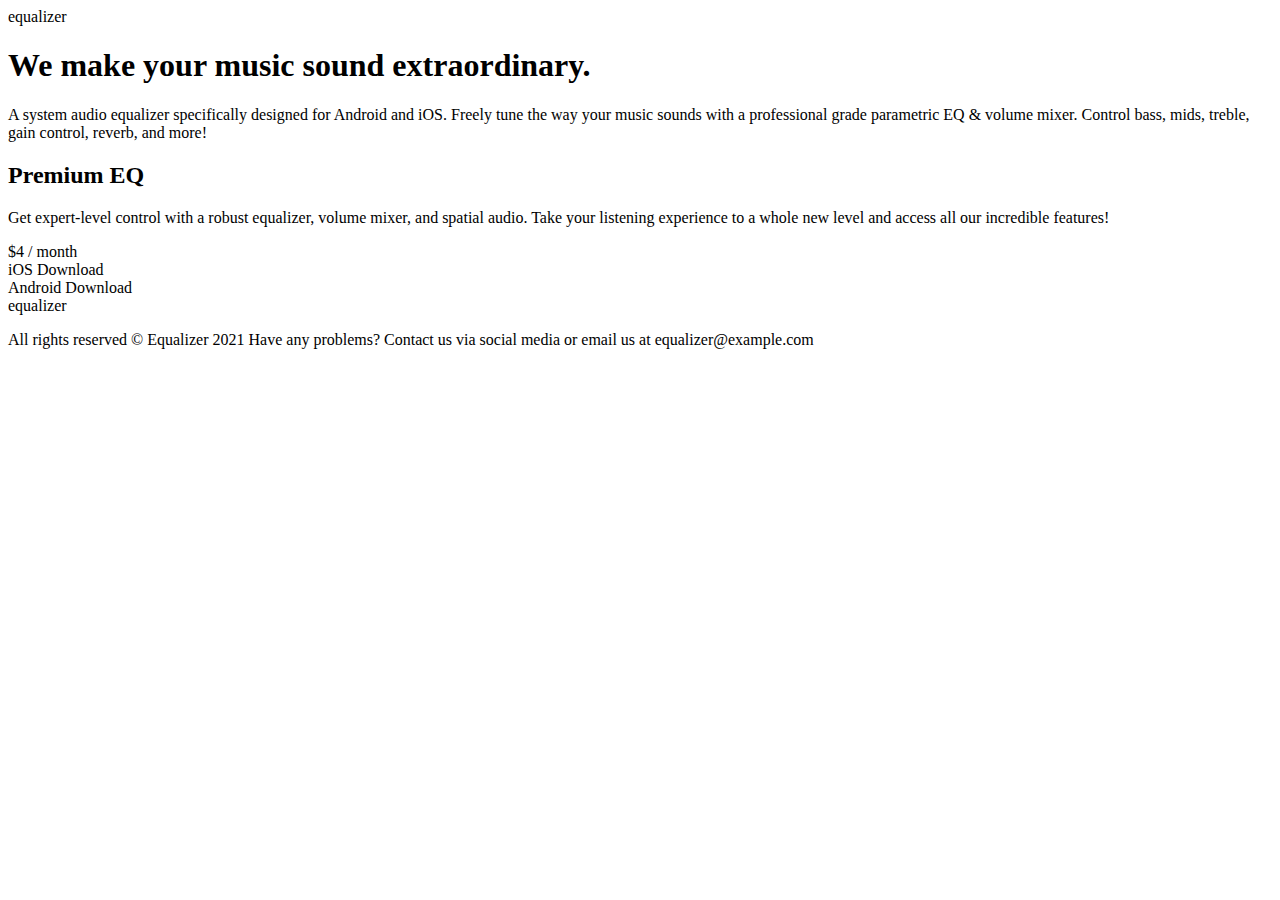
==== starter-code/index.html @ d6e05e39 "just created css file and added semantics to the starter code" ====
<!DOCTYPE html>
<html lang="en">
<head>
  <meta charset="UTF-8">
  <meta name="viewport" content="width=device-width, initial-scale=1.0">

  <link rel="icon" type="image/png" sizes="32x32" href="./assets/favicon-32x32.png">
  
  <title>Frontend Mentor | Equalizer landing page</title>
</head>
<body>
  <div>equalizer</div>

  <h1>We make your music sound extraordinary.</h1>

  <p>A system audio equalizer specifically designed for Android and iOS. Freely tune the 
  way your music sounds with a professional grade parametric EQ & volume mixer. Control 
  bass, mids, treble, gain control, reverb, and more!</p>

  <h2>Premium EQ</h2>

  <p>Get expert-level control with a robust equalizer, volume mixer, and spatial audio. Take 
  your listening experience to a whole new level and access all our incredible features!</p>

  <div>$4 / month</div>

  
  <div>iOS Download</div>
  <div>Android Download</div>
  <div>equalizer</div>

  <p>All rights reserved © Equalizer 2021
  Have any problems? Contact us via social media or email us at equalizer@example.com</p>

</body>
</html>
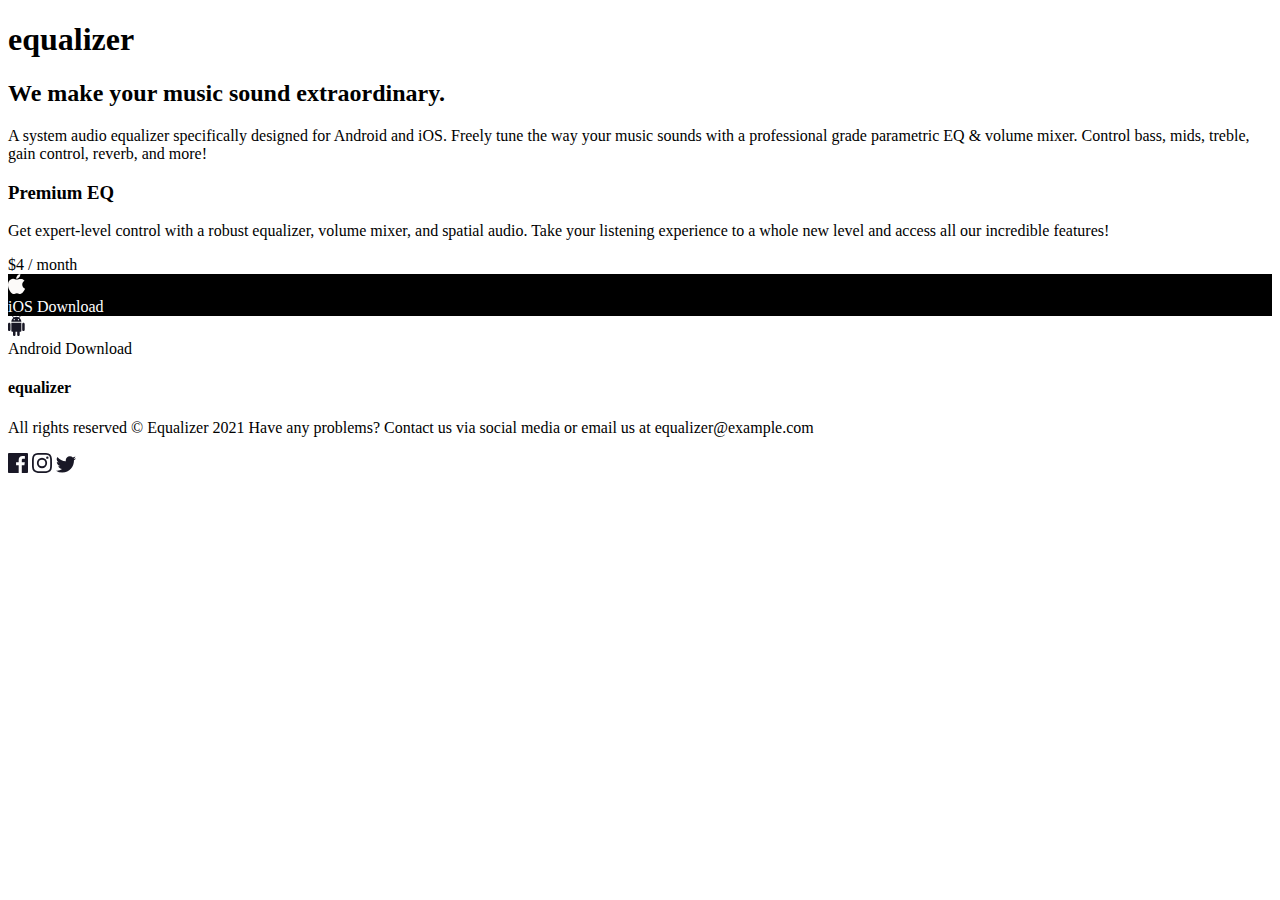
==== commit 7910f614: "added icons and css link and made sure apple icon was appearing" ====
--- a/starter-code/index.html
+++ b/starter-code/index.html
@@ -1,36 +1,57 @@
 <!DOCTYPE html>
 <html lang="en">
-<head>
-  <meta charset="UTF-8">
-  <meta name="viewport" content="width=device-width, initial-scale=1.0">
+  <head>
+    <meta charset="UTF-8" />
+    <meta name="viewport" content="width=device-width, initial-scale=1.0" />
 
-  <link rel="icon" type="image/png" sizes="32x32" href="./assets/favicon-32x32.png">
-  
-  <title>Frontend Mentor | Equalizer landing page</title>
-</head>
-<body>
-  <div>equalizer</div>
+    <link
+      rel="icon"
+      type="image/png"
+      sizes="32x32"
+      href="./assets/favicon-32x32.png"
+    />
 
-  <h1>We make your music sound extraordinary.</h1>
+    <title>Frontend Mentor | Equalizer landing page</title>
+    <link rel="stylesheet" href="index.css" />
+  </head>
+  <body>
+    <h1>equalizer</h1>
 
-  <p>A system audio equalizer specifically designed for Android and iOS. Freely tune the 
-  way your music sounds with a professional grade parametric EQ & volume mixer. Control 
-  bass, mids, treble, gain control, reverb, and more!</p>
+    <h2>We make your music sound extraordinary.</h1>
 
-  <h2>Premium EQ</h2>
+    <p>
+      A system audio equalizer specifically designed for Android and iOS. Freely
+      tune the way your music sounds with a professional grade parametric EQ &
+      volume mixer. Control bass, mids, treble, gain control, reverb, and more!
+    </p>
 
-  <p>Get expert-level control with a robust equalizer, volume mixer, and spatial audio. Take 
-  your listening experience to a whole new level and access all our incredible features!</p>
+    <h3>Premium EQ</h3>
 
-  <div>$4 / month</div>
+    <p>
+      Get expert-level control with a robust equalizer, volume mixer, and
+      spatial audio. Take your listening experience to a whole new level and
+      access all our incredible features!
+    </p>
 
-  
-  <div>iOS Download</div>
-  <div>Android Download</div>
-  <div>equalizer</div>
+    <div>$4 / month</div>
 
-  <p>All rights reserved © Equalizer 2021
-  Have any problems? Contact us via social media or email us at equalizer@example.com</p>
+    <div class="ios">
+      <img src="assets/icon-apple.svg" alt="" />
+      <div>iOS Download</div>
+    </div>
+    <div>
+      <img src="assets/icon-android.svg" alt="" />
+      <div>Android Download</div>
+    </div>
+    <h4>equalizer</h4>
 
-</body>
-</html>+    <p>
+      All rights reserved © Equalizer 2021 Have any problems? Contact us via
+      social media or email us at equalizer@example.com
+    </p>
+
+    <img src="assets/icon-facebook.svg" alt="">
+    <img src="assets/icon-instagram.svg" alt="">
+    <img src="assets/icon-twitter.svg" alt="">
+  </body>
+</html>
--- a/starter-code/index.css
+++ b/starter-code/index.css
@@ -0,0 +1,5 @@
+.ios {
+   
+   background-color: black;
+   color:white;
+}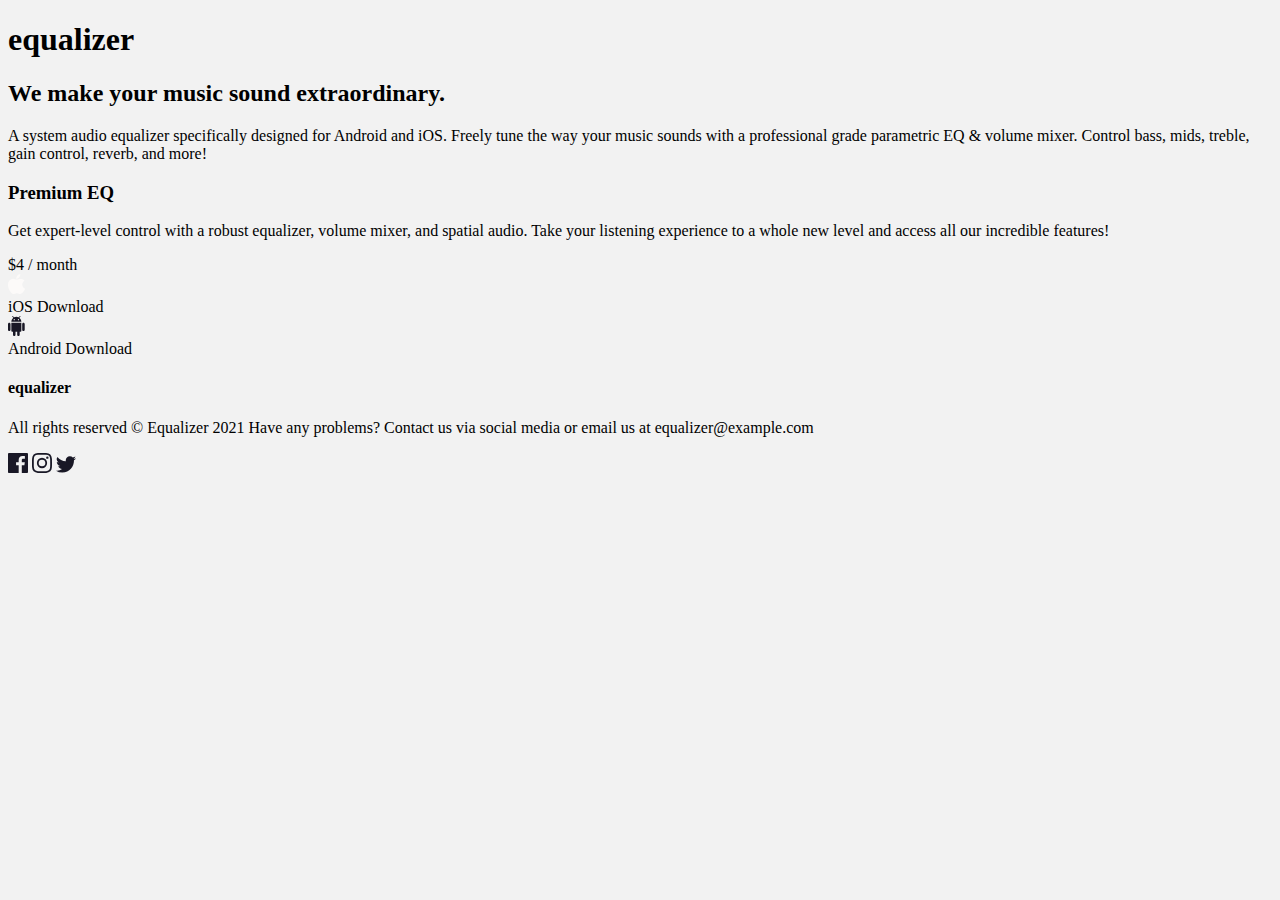
==== commit 91d33291: "added fonts and colors" ====
--- a/starter-code/index.html
+++ b/starter-code/index.html
@@ -10,16 +10,19 @@
       sizes="32x32"
       href="./assets/favicon-32x32.png"
     />
-
+    <link rel="preconnect" href="https://fonts.googleapis.com">
+    <link rel="preconnect" href="https://fonts.gstatic.com" crossorigin>
+    <link href="https://fonts.googleapis.com/css2?family=IBM+Plex+Sans:wght@400;700&display=swap" rel="stylesheet">
     <title>Frontend Mentor | Equalizer landing page</title>
     <link rel="stylesheet" href="index.css" />
   </head>
   <body>
+    
     <h1>equalizer</h1>
 
     <h2>We make your music sound extraordinary.</h1>
 
-    <p>
+    <p class="first-p">
       A system audio equalizer specifically designed for Android and iOS. Freely
       tune the way your music sounds with a professional grade parametric EQ &
       volume mixer. Control bass, mids, treble, gain control, reverb, and more!
--- a/starter-code/index.css
+++ b/starter-code/index.css
@@ -1,5 +1,18 @@
-.ios {
+@import url("https://fonts.google.com/IBM+Plex+Sans Display:wght@400; 700&display=swap");
+
+:root {
+    --Very-light-gray: hsl(0, 0%, 95%);
+    --Red-orange: hsl(12, 94%, 65%);
+    --Blue-magenta: hsl(244, 37%, 15%);
+    --Magenta-green: hsl(20, 33%, 98%);
+    --Blue-green: hsl(7, 33%, 98%);
+    --Very-dark-blue-magenta: hsl(244, 23%, 12%);
+}
+
+body {
+    background-color: var(--Very-light-gray);
    
-   background-color: black;
-   color:white;
-}+}
+
+
+
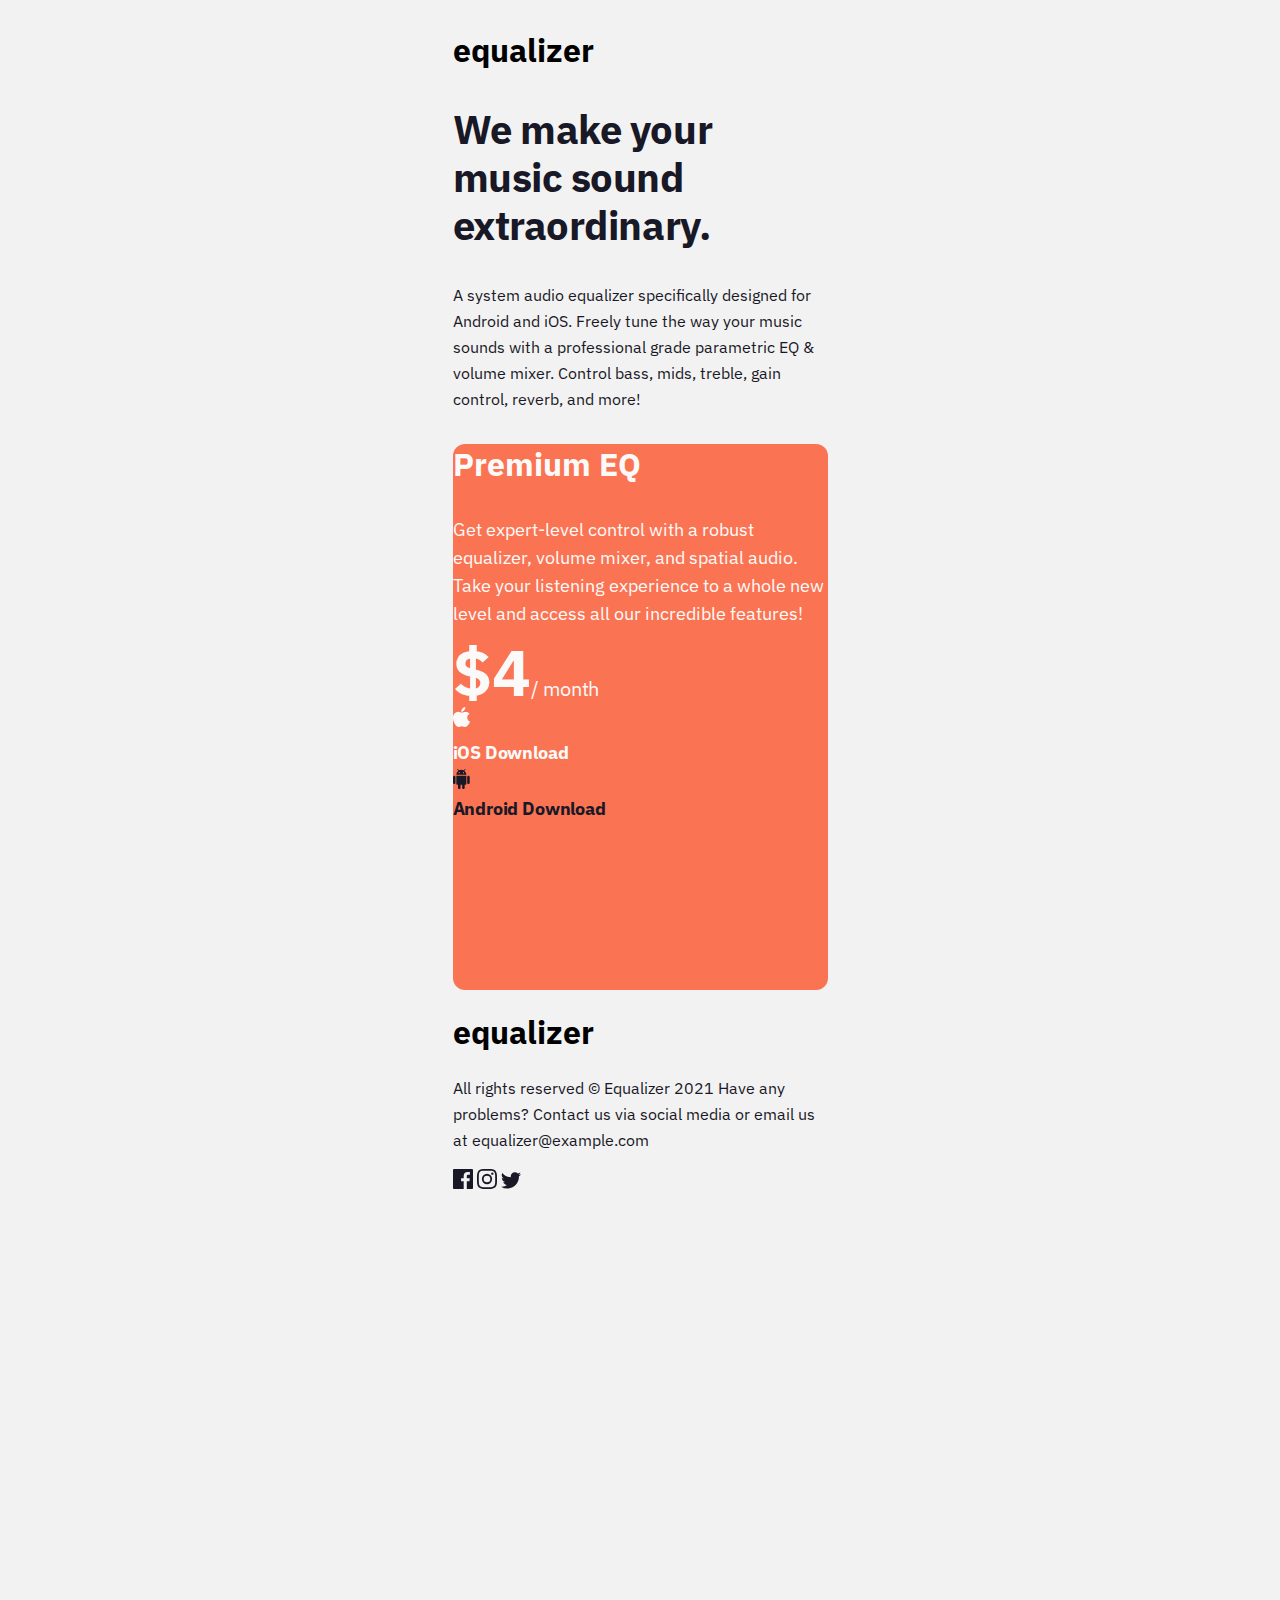
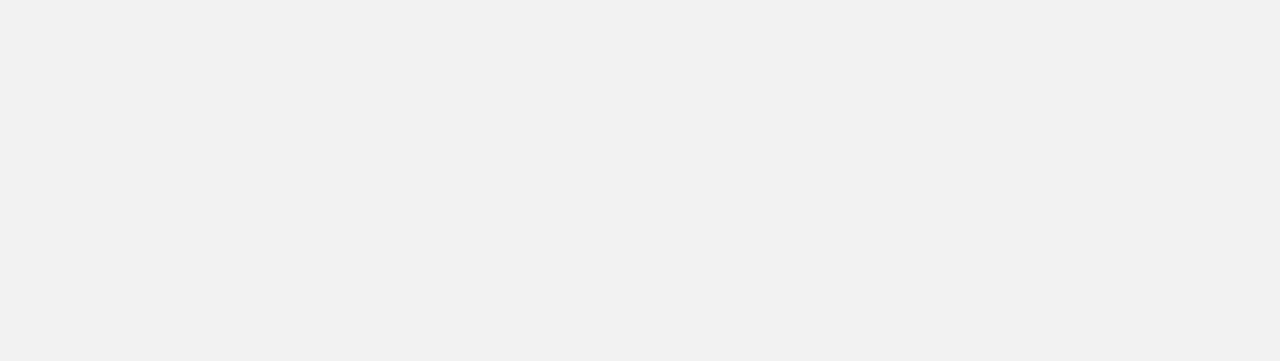
==== commit 17f589f1: "added font style to the elements" ====
--- a/starter-code/index.html
+++ b/starter-code/index.html
@@ -17,7 +17,7 @@
     <link rel="stylesheet" href="index.css" />
   </head>
   <body>
-    
+    <div class="container">
     <h1>equalizer</h1>
 
     <h2>We make your music sound extraordinary.</h1>
@@ -28,27 +28,30 @@
       volume mixer. Control bass, mids, treble, gain control, reverb, and more!
     </p>
 
+    <div class="premium">
+
     <h3>Premium EQ</h3>
 
-    <p>
+    <p class="second-p">
       Get expert-level control with a robust equalizer, volume mixer, and
       spatial audio. Take your listening experience to a whole new level and
       access all our incredible features!
     </p>
 
-    <div>$4 / month</div>
+    <span class="price">$4</span><span class="month">/ month</span>
 
     <div class="ios">
       <img src="assets/icon-apple.svg" alt="" />
-      <div>iOS Download</div>
+      <div class="ios">iOS Download</div>
     </div>
     <div>
       <img src="assets/icon-android.svg" alt="" />
-      <div>Android Download</div>
+      <div class="android">Android Download</div>
     </div>
-    <h4>equalizer</h4>
+  </div>
+    <h1>equalizer</h1>
 
-    <p>
+    <p class="third-p">
       All rights reserved © Equalizer 2021 Have any problems? Contact us via
       social media or email us at equalizer@example.com
     </p>
@@ -56,5 +59,6 @@
     <img src="assets/icon-facebook.svg" alt="">
     <img src="assets/icon-instagram.svg" alt="">
     <img src="assets/icon-twitter.svg" alt="">
+  </div>
   </body>
 </html>
--- a/starter-code/index.css
+++ b/starter-code/index.css
@@ -1,18 +1,119 @@
 @import url("https://fonts.google.com/IBM+Plex+Sans Display:wght@400; 700&display=swap");
 
 :root {
-    --Very-light-gray: hsl(0, 0%, 95%);
-    --Red-orange: hsl(12, 94%, 65%);
-    --Blue-magenta: hsl(244, 37%, 15%);
-    --Magenta-green: hsl(20, 33%, 98%);
-    --Blue-green: hsl(7, 33%, 98%);
-    --Very-dark-blue-magenta: hsl(244, 23%, 12%);
+  --Very-light-gray: hsl(0, 0%, 95%);
+  --Red-orange: hsl(12, 94%, 65%);
+  --Blue-magenta: hsl(244, 37%, 15%);
+  --Magenta-green: hsl(20, 33%, 98%);
+  --Blue-green: hsl(7, 33%, 98%);
+  --Very-dark-blue-magenta: hsl(244, 23%, 12%);
 }
 
 body {
-    background-color: var(--Very-light-gray);
-   
+  background-color: var(--Very-light-gray);
+  display: flex;
+  justify-content: center;
+  align-items: center;
 }
 
+.container {
+  width: 375px;
+  height: 1945px;
+}
 
+h1 {
+    font-family: 'IBM Plex Sans';
+font-style: normal;
+}
 
+h2 {
+  font-family: "IBM Plex Sans";
+  font-style: normal;
+  font-weight: 700;
+  font-size: 40px;
+  line-height: 48px;
+  letter-spacing: -0.454545px;
+  color: #191826;
+}
+
+.first-p {
+  font-family: "IBM Plex Sans";
+  font-style: normal;
+  font-weight: 400;
+  font-size: 16px;
+  line-height: 26px;
+  color: #191826;
+}
+
+.premium {
+  width: 375px;
+  height: 546px;
+  background: #fa7453;
+  border-radius: 12px;
+}
+
+h3 {
+  font-family: "IBM Plex Sans";
+  font-style: normal;
+  font-weight: 700;
+  font-size: 32px;
+  line-height: 40px;
+  color: #fcfaf9;
+}
+
+.second-p {
+  font-family: "IBM Plex Sans";
+  font-style: normal;
+  font-weight: 400;
+  font-size: 18px;
+  line-height: 28px;
+  color: #fcfaf9;
+}
+
+.price {
+  font-family: "IBM Plex Sans";
+  font-style: normal;
+  font-weight: 700;
+  font-size: 65px;
+  line-height: 52px;
+  color: #fcfaf9;
+}
+
+.month {
+  font-family: "IBM Plex Sans";
+  font-style: normal;
+  font-weight: 400;
+  font-size: 20px;
+  line-height: 32px;
+  letter-spacing: -0.2px;
+  color: #fcfaf9;
+}
+
+.ios {
+  font-family: "IBM Plex Sans";
+  font-style: normal;
+  font-weight: 700;
+  font-size: 18px;
+  line-height: 32px;
+  letter-spacing: -0.18px;
+  color: #fcfaf9;
+}
+
+.android {
+  font-family: "IBM Plex Sans";
+  font-style: normal;
+  font-weight: 700;
+  font-size: 18px;
+  line-height: 32px;
+  letter-spacing: -0.18px;
+  color: #191826;
+}
+
+.third-p {
+  font-family: "IBM Plex Sans";
+  font-style: normal;
+  font-weight: 400;
+  font-size: 16px;
+  line-height: 26px;
+  color: #191826;
+}
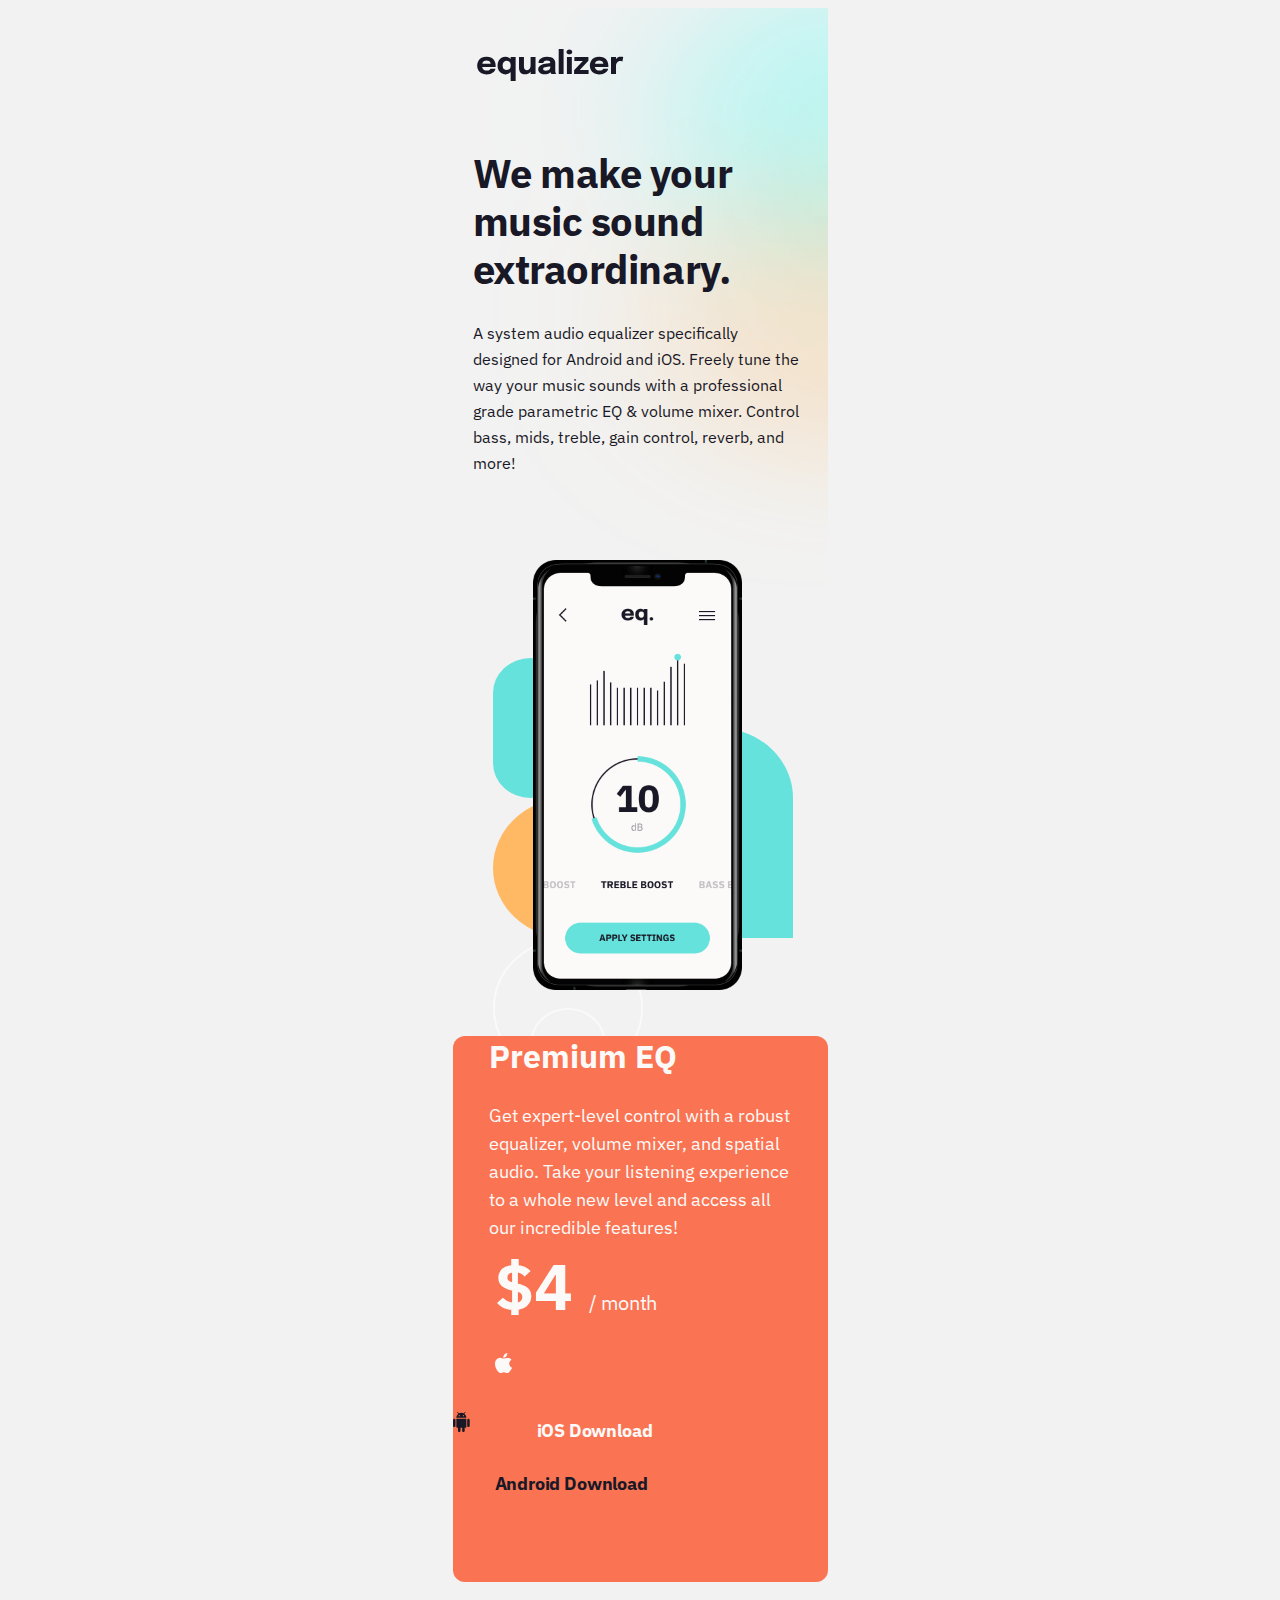
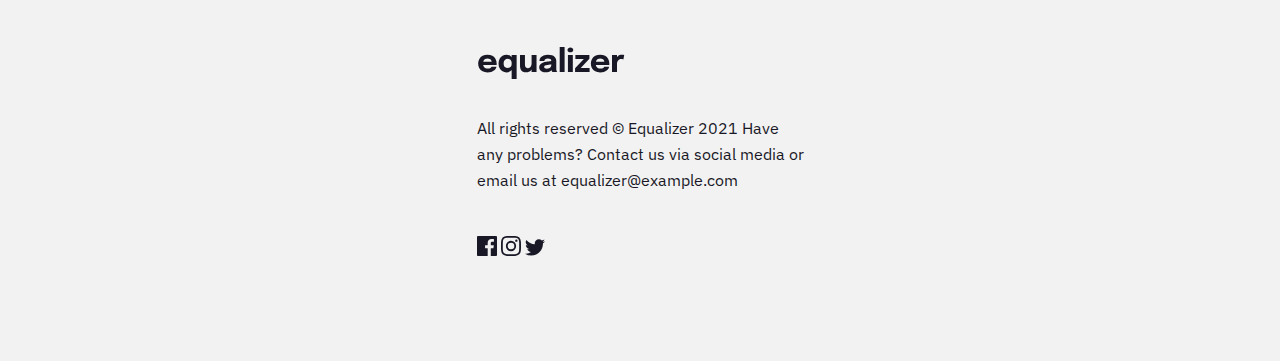
==== commit b3c4a5af: "did some changes to html file and worked with backgrounds but still need to solve backgorund positio" ====
--- a/starter-code/index.html
+++ b/starter-code/index.html
@@ -3,62 +3,61 @@
   <head>
     <meta charset="UTF-8" />
     <meta name="viewport" content="width=device-width, initial-scale=1.0" />
-
     <link
       rel="icon"
       type="image/png"
       sizes="32x32"
       href="./assets/favicon-32x32.png"
     />
-    <link rel="preconnect" href="https://fonts.googleapis.com">
-    <link rel="preconnect" href="https://fonts.gstatic.com" crossorigin>
-    <link href="https://fonts.googleapis.com/css2?family=IBM+Plex+Sans:wght@400;700&display=swap" rel="stylesheet">
+    <link rel="preconnect" href="https://fonts.googleapis.com" />
+    <link rel="preconnect" href="https://fonts.gstatic.com" crossorigin />
+    <link
+      href="https://fonts.googleapis.com/css2?family=IBM+Plex+Sans:wght@400;700&display=swap"
+      rel="stylesheet"
+    />
     <title>Frontend Mentor | Equalizer landing page</title>
     <link rel="stylesheet" href="index.css" />
   </head>
   <body>
     <div class="container">
-    <h1>equalizer</h1>
-
-    <h2>We make your music sound extraordinary.</h1>
-
-    <p class="first-p">
-      A system audio equalizer specifically designed for Android and iOS. Freely
-      tune the way your music sounds with a professional grade parametric EQ &
-      volume mixer. Control bass, mids, treble, gain control, reverb, and more!
-    </p>
-
-    <div class="premium">
-
-    <h3>Premium EQ</h3>
-
-    <p class="second-p">
-      Get expert-level control with a robust equalizer, volume mixer, and
-      spatial audio. Take your listening experience to a whole new level and
-      access all our incredible features!
-    </p>
-
-    <span class="price">$4</span><span class="month">/ month</span>
-
-    <div class="ios">
-      <img src="assets/icon-apple.svg" alt="" />
-      <div class="ios">iOS Download</div>
+      <img class="first-logo" src="assets/logo.svg" alt="" />
+      <h1>We make your music sound extraordinary.</h1>
+      <p class="first-p">
+        A system audio equalizer specifically designed for Android and iOS.
+        Freely tune the way your music sounds with a professional grade
+        parametric EQ & volume mixer. Control bass, mids, treble, gain control,
+        reverb, and more!
+      </p>
+      <img class="illustration-img" src="assets/illustration-app.png" alt="" />
+      
+        <div class="illustration-div"></div>
+        <div class="premium-eq">
+          <h2>Premium EQ</h2>
+          <p class="second-p">
+            Get expert-level control with a robust equalizer, volume mixer, and
+            spatial audio. Take your listening experience to a whole new level
+            and access all our incredible features!
+          </p>
+          <span class="price">$4</span><span class="month">/ month</span>
+          <div class="ios">
+            <img src="assets/icon-apple.svg" alt="" />
+            <div class="ios">iOS Download</div>
+          </div>
+          <div>
+            <img src="assets/icon-android.svg" alt="" />
+            <div class="android">Android Download</div>
+          </div>
+        </div>
+      <img class="second-logo" src="assets/logo.svg" alt="" />
+      <p class="third-p">
+        All rights reserved © Equalizer 2021 Have any problems? Contact us via
+        social media or email us at equalizer@example.com
+      </p>
+      <div class="icons">
+        <img src="assets/icon-facebook.svg" alt="" />
+        <img src="assets/icon-instagram.svg" alt="" />
+        <img src="assets/icon-twitter.svg" alt="" />
+      </div>
     </div>
-    <div>
-      <img src="assets/icon-android.svg" alt="" />
-      <div class="android">Android Download</div>
-    </div>
-  </div>
-    <h1>equalizer</h1>
-
-    <p class="third-p">
-      All rights reserved © Equalizer 2021 Have any problems? Contact us via
-      social media or email us at equalizer@example.com
-    </p>
-
-    <img src="assets/icon-facebook.svg" alt="">
-    <img src="assets/icon-instagram.svg" alt="">
-    <img src="assets/icon-twitter.svg" alt="">
-  </div>
   </body>
 </html>
--- a/starter-code/index.css
+++ b/starter-code/index.css
@@ -10,7 +10,7 @@
 }
 
 body {
-  background-color: var(--Very-light-gray);
+  background-color: #f2f2f2;
   display: flex;
   justify-content: center;
   align-items: center;
@@ -19,14 +19,20 @@
 .container {
   width: 375px;
   height: 1945px;
+  background-image: url("assets/bg-main-mobile.png"),
+    url("assets/bg-pattern-2.svg");
+  background-repeat: no-repeat, no-repeat;
+  background-position: 0px -190px, 40px 650px;
+  background-size: 800px 800px, 300px 420px;
+  
+}
+
+.first-logo {
+  margin-top: 39.99px;
+  margin-left: 24.15px;
 }
 
 h1 {
-    font-family: 'IBM Plex Sans';
-font-style: normal;
-}
-
-h2 {
   font-family: "IBM Plex Sans";
   font-style: normal;
   font-weight: 700;
@@ -34,6 +40,10 @@
   line-height: 48px;
   letter-spacing: -0.454545px;
   color: #191826;
+  margin-top: 64.01px;
+  margin-left: 20px;
+  width: 327px;
+  height: 144px;
 }
 
 .first-p {
@@ -43,22 +53,50 @@
   font-size: 16px;
   line-height: 26px;
   color: #191826;
+  margin-top: 20px;
+  margin-left: 20px;
+  width: 327px;
+  height: 156px;
+}
+
+.illustration-img {
+  width: 208.97px;
+  height: 430px;
+  margin-top: 68px;
+  margin-left: 80.67px;
+  position: relative;
 }
 
 .premium {
+  border: solid black;
+  width: 375px;
+  height: 1024px;
+  border-top-left-radius: 12px;
+  border-top-right-radius: 12px;
+  margin-top: 68px;
+  position: relative;
+  margin-bottom: 1000px;
+}
+
+.premium-eq {
   width: 375px;
   height: 546px;
+  position: relative;
+  margin-top: 42px;
   background: #fa7453;
   border-radius: 12px;
 }
 
-h3 {
+h2 {
   font-family: "IBM Plex Sans";
   font-style: normal;
   font-weight: 700;
   font-size: 32px;
   line-height: 40px;
   color: #fcfaf9;
+  width: 302px;
+  height: 40px;
+  margin-left: 36px;
 }
 
 .second-p {
@@ -68,6 +106,9 @@
   font-size: 18px;
   line-height: 28px;
   color: #fcfaf9;
+  width: 302px;
+  height: 140px;
+  margin-left: 36px;
 }
 
 .price {
@@ -77,6 +118,9 @@
   font-size: 65px;
   line-height: 52px;
   color: #fcfaf9;
+  width: 79px;
+  height: 52px;
+  margin-left: 42px;
 }
 
 .month {
@@ -87,6 +131,10 @@
   line-height: 32px;
   letter-spacing: -0.2px;
   color: #fcfaf9;
+  width: 70px;
+  height: 32px;
+  margin-left: 16px;
+  margin-top: 45px;
 }
 
 .ios {
@@ -97,6 +145,10 @@
   line-height: 32px;
   letter-spacing: -0.18px;
   color: #fcfaf9;
+  width: 296px;
+  height: 61px;
+  margin-left: 42px;
+  margin-top: 32px;
 }
 
 .android {
@@ -107,6 +159,15 @@
   line-height: 32px;
   letter-spacing: -0.18px;
   color: #191826;
+  width: 296px;
+  height: 61px;
+  margin-left: 42px;
+  margin-top: 32px;
+}
+
+.second-logo {
+  margin-top: 63.99px;
+  margin-left: 25.15px;
 }
 
 .third-p {
@@ -116,4 +177,15 @@
   font-size: 16px;
   line-height: 26px;
   color: #191826;
+  width: 327px;
+  height: 105px;
+  margin-top: 32.01px;
+  margin-left: 24px;
 }
+
+.icons {
+  width: 100px;
+  height: 20px;
+  margin-bottom: 80px;
+  margin-left: 24px;
+}
